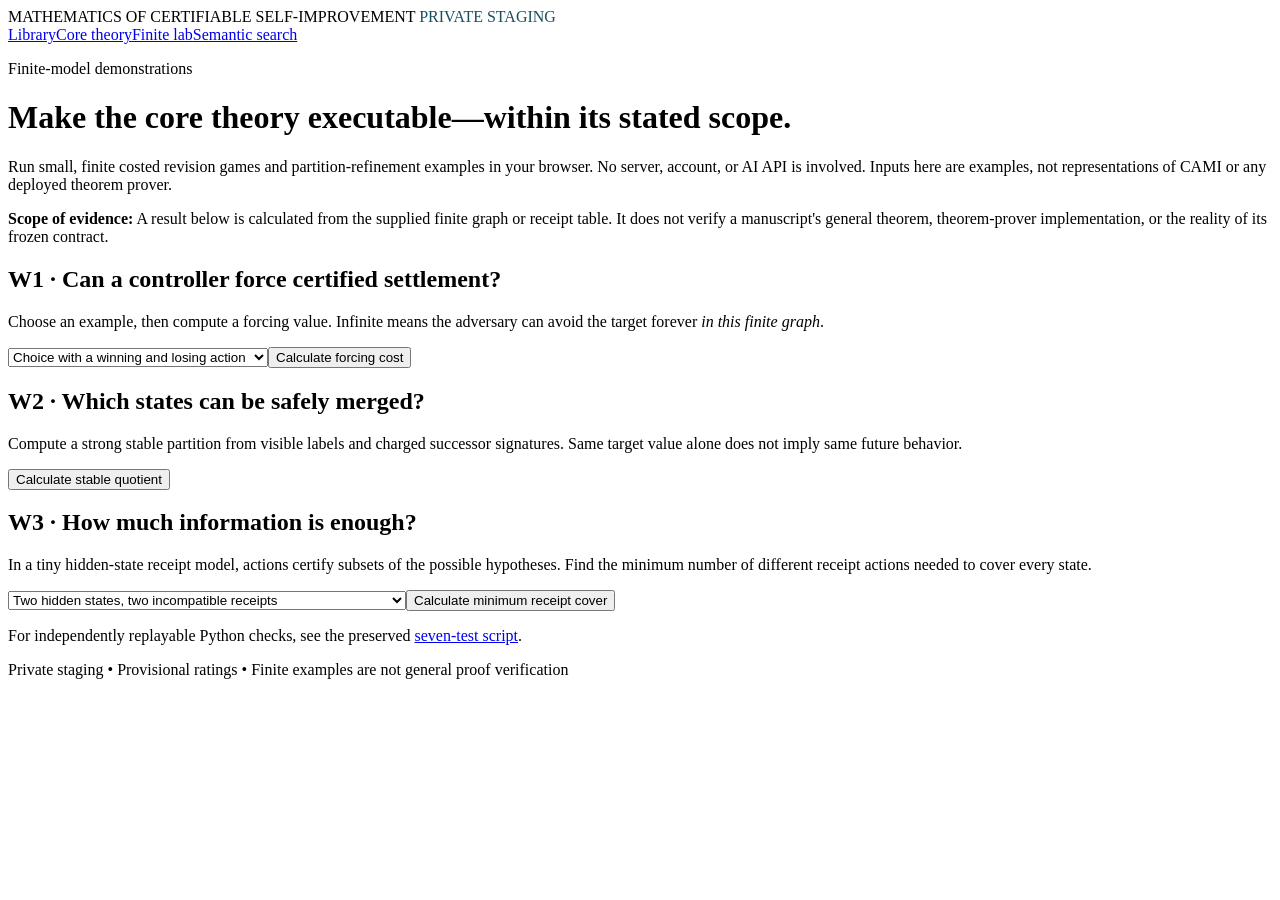
==== docs/lab.html @ a6e2d3d8 "Add private research library core: docs/lab.html" ====
<!doctype html><html lang="en"><head><meta charset="utf-8"><meta name="viewport" content="width=device-width,initial-scale=1"><meta name="robots" content="noindex,nofollow"><meta name="color-scheme" content="light"><title>Finite lab — Research Library</title><link rel="stylesheet" href="assets/style.css"></head><body><header><div class="shell top"><div class="brand">MATHEMATICS OF CERTIFIABLE SELF-IMPROVEMENT <span class="pill" style="color:#174f60">PRIVATE STAGING</span></div><nav class="nav" aria-label="Library navigation"><a href="index.html">Library</a><a href="theory.html">Core theory</a><a href="lab.html">Finite lab</a><a href="semantic-search.html">Semantic search</a></nav></div></header><main><p class="eyebrow">Finite-model demonstrations</p><h1>Make the core theory executable—within its stated scope.</h1><p class="lede">Run small, finite costed revision games and partition-refinement examples in your browser. No server, account, or AI API is involved. Inputs here are examples, not representations of CAMI or any deployed theorem prover.</p><div class="notice"><b>Scope of evidence:</b> A result below is calculated from the supplied finite graph or receipt table. It does not verify a manuscript's general theorem, theorem-prover implementation, or the reality of its frozen contract.</div><div class="panel"><h2>W1 · Can a controller force certified settlement?</h2><p>Choose an example, then compute a forcing value. Infinite means the adversary can avoid the target forever <em>in this finite graph</em>.</p><div class="controlbar"><select id="w1-example"><option value="simple">Choice with a winning and losing action</option><option value="adversary">Adversary can block progress</option><option value="zero">Zero-cost steps that still reach the target</option></select><button id="w1-run">Calculate forcing cost</button></div><pre id="w1-input"></pre><div id="w1-out" role="status" class="panel"></div></div><div class="panel"><h2>W2 · Which states can be safely merged?</h2><p>Compute a strong stable partition from visible labels and charged successor signatures. Same target value alone does not imply same future behavior.</p><button id="w2-run">Calculate stable quotient</button><pre id="w2-out" aria-live="polite"></pre></div><div class="panel"><h2>W3 · How much information is enough?</h2><p>In a tiny hidden-state receipt model, actions certify subsets of the possible hypotheses. Find the minimum number of different receipt actions needed to cover every state.</p><div class="controlbar"><select id="w3-example"><option value="pair">Two hidden states, two incompatible receipts</option><option value="triple">Three states; any pair shares a receipt, but no receipt covers all</option></select><button id="w3-run">Calculate minimum receipt cover</button></div><pre id="w3-out" aria-live="polite"></pre></div><p>For independently replayable Python checks, see the preserved <a href="../library/04_Protocols_and_Research_Records/Finite_Example_Checks/finite_sanity_checks.py">seven-test script</a>.</p></main><footer>Private staging • Provisional ratings • Finite examples are not general proof verification</footer><script src="assets/lab.js"></script></body></html>
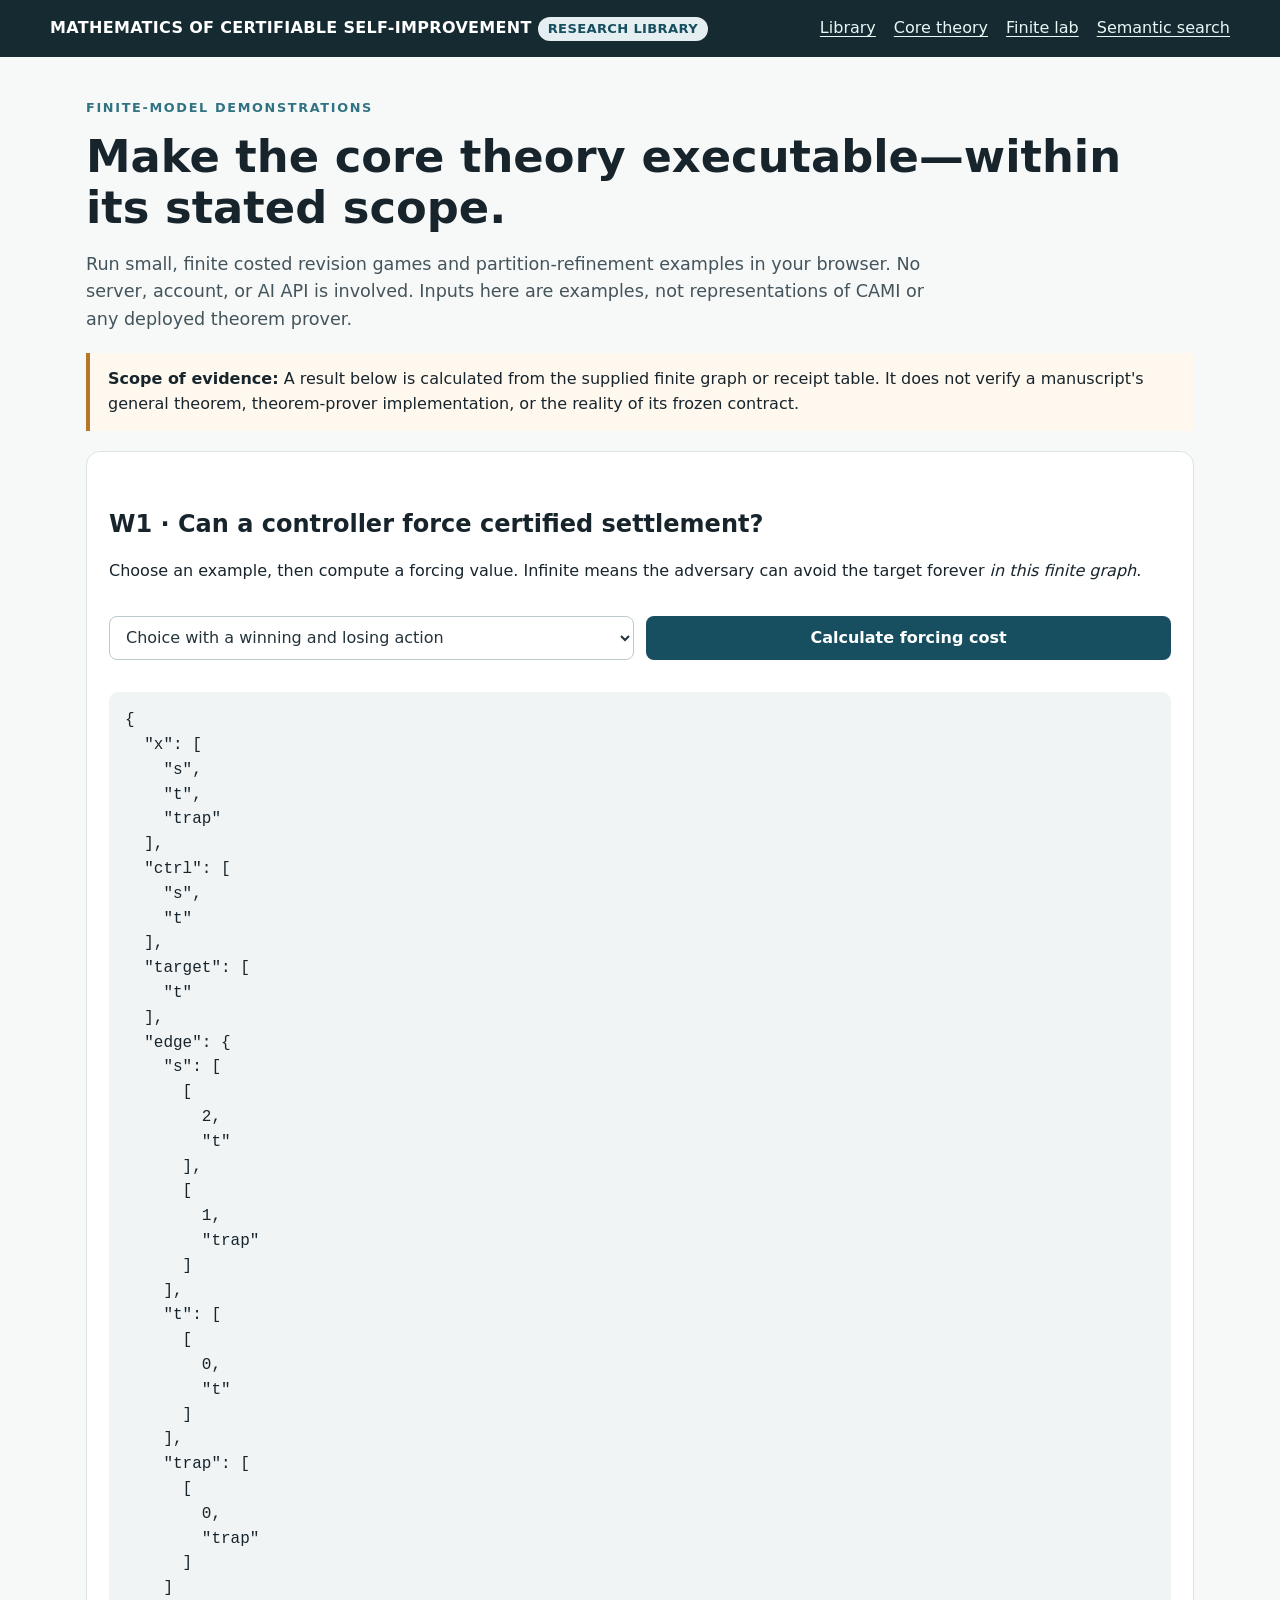
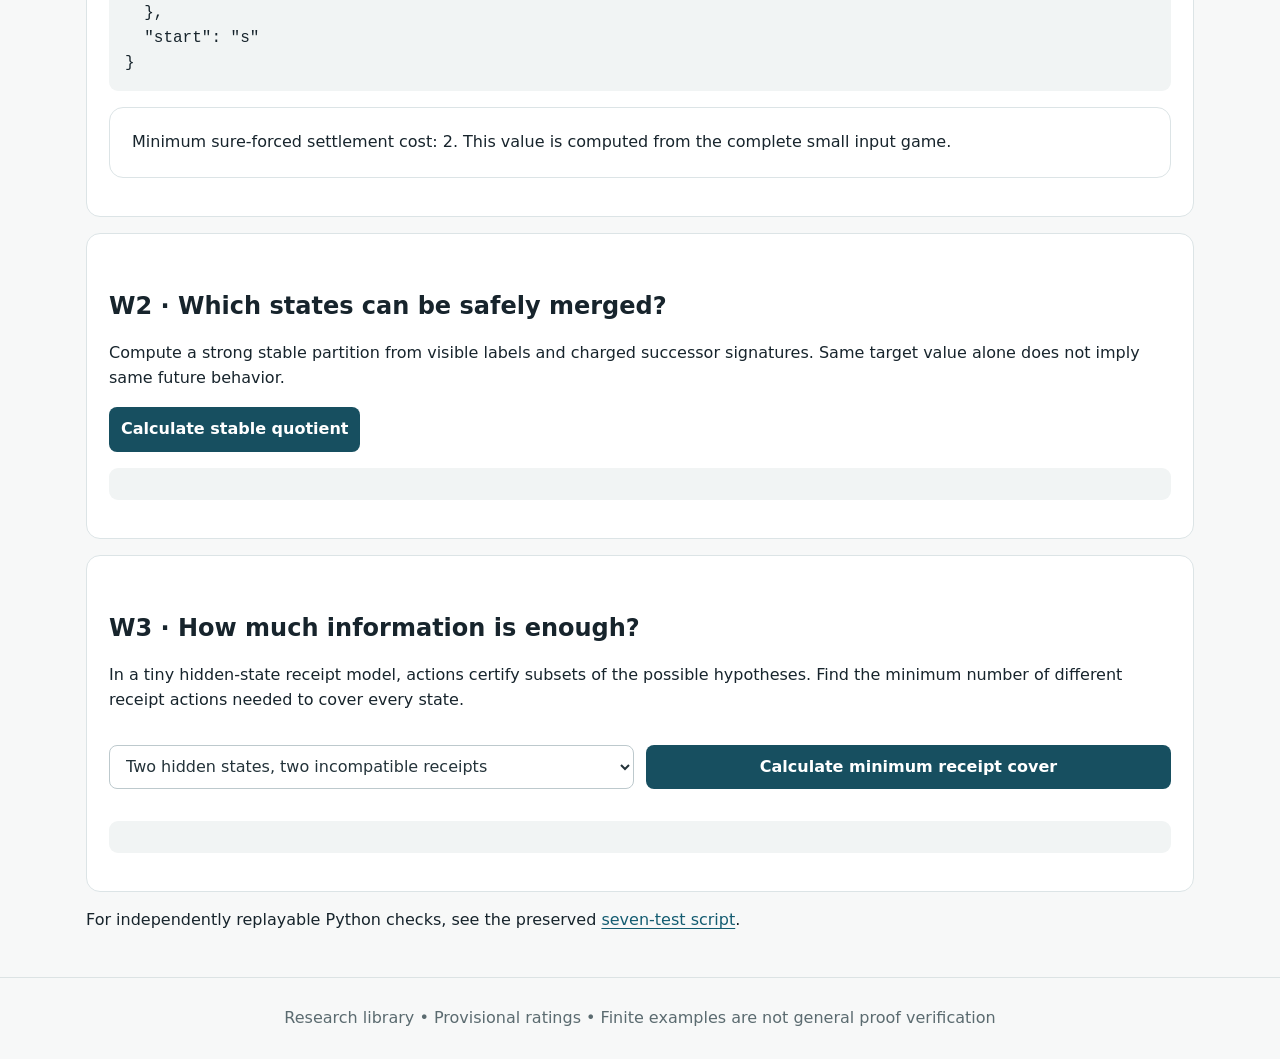
==== commit 0f8421ab: "Complete research library organization, fix PDF catalog URLs, document publication readiness" ====
--- a/docs/lab.html
+++ b/docs/lab.html
@@ -1 +1 @@
-<!doctype html><html lang="en"><head><meta charset="utf-8"><meta name="viewport" content="width=device-width,initial-scale=1"><meta name="robots" content="noindex,nofollow"><meta name="color-scheme" content="light"><title>Finite lab — Research Library</title><link rel="stylesheet" href="assets/style.css"></head><body><header><div class="shell top"><div class="brand">MATHEMATICS OF CERTIFIABLE SELF-IMPROVEMENT <span class="pill" style="color:#174f60">PRIVATE STAGING</span></div><nav class="nav" aria-label="Library navigation"><a href="index.html">Library</a><a href="theory.html">Core theory</a><a href="lab.html">Finite lab</a><a href="semantic-search.html">Semantic search</a></nav></div></header><main><p class="eyebrow">Finite-model demonstrations</p><h1>Make the core theory executable—within its stated scope.</h1><p class="lede">Run small, finite costed revision games and partition-refinement examples in your browser. No server, account, or AI API is involved. Inputs here are examples, not representations of CAMI or any deployed theorem prover.</p><div class="notice"><b>Scope of evidence:</b> A result below is calculated from the supplied finite graph or receipt table. It does not verify a manuscript's general theorem, theorem-prover implementation, or the reality of its frozen contract.</div><div class="panel"><h2>W1 · Can a controller force certified settlement?</h2><p>Choose an example, then compute a forcing value. Infinite means the adversary can avoid the target forever <em>in this finite graph</em>.</p><div class="controlbar"><select id="w1-example"><option value="simple">Choice with a winning and losing action</option><option value="adversary">Adversary can block progress</option><option value="zero">Zero-cost steps that still reach the target</option></select><button id="w1-run">Calculate forcing cost</button></div><pre id="w1-input"></pre><div id="w1-out" role="status" class="panel"></div></div><div class="panel"><h2>W2 · Which states can be safely merged?</h2><p>Compute a strong stable partition from visible labels and charged successor signatures. Same target value alone does not imply same future behavior.</p><button id="w2-run">Calculate stable quotient</button><pre id="w2-out" aria-live="polite"></pre></div><div class="panel"><h2>W3 · How much information is enough?</h2><p>In a tiny hidden-state receipt model, actions certify subsets of the possible hypotheses. Find the minimum number of different receipt actions needed to cover every state.</p><div class="controlbar"><select id="w3-example"><option value="pair">Two hidden states, two incompatible receipts</option><option value="triple">Three states; any pair shares a receipt, but no receipt covers all</option></select><button id="w3-run">Calculate minimum receipt cover</button></div><pre id="w3-out" aria-live="polite"></pre></div><p>For independently replayable Python checks, see the preserved <a href="../library/04_Protocols_and_Research_Records/Finite_Example_Checks/finite_sanity_checks.py">seven-test script</a>.</p></main><footer>Private staging • Provisional ratings • Finite examples are not general proof verification</footer><script src="assets/lab.js"></script></body></html>+<!doctype html><html lang="en"><head><meta charset="utf-8"><meta name="viewport" content="width=device-width,initial-scale=1"><meta name="color-scheme" content="light"><title>Finite lab — Research Library</title><link rel="stylesheet" href="assets/style.css"></head><body><header><div class="shell top"><div class="brand">MATHEMATICS OF CERTIFIABLE SELF-IMPROVEMENT <span class="pill" style="color:#174f60">RESEARCH LIBRARY</span></div><nav class="nav" aria-label="Library navigation"><a href="index.html">Library</a><a href="theory.html">Core theory</a><a href="lab.html">Finite lab</a><a href="semantic-search.html">Semantic search</a></nav></div></header><main><p class="eyebrow">Finite-model demonstrations</p><h1>Make the core theory executable—within its stated scope.</h1><p class="lede">Run small, finite costed revision games and partition-refinement examples in your browser. No server, account, or AI API is involved. Inputs here are examples, not representations of CAMI or any deployed theorem prover.</p><div class="notice"><b>Scope of evidence:</b> A result below is calculated from the supplied finite graph or receipt table. It does not verify a manuscript's general theorem, theorem-prover implementation, or the reality of its frozen contract.</div><div class="panel"><h2>W1 · Can a controller force certified settlement?</h2><p>Choose an example, then compute a forcing value. Infinite means the adversary can avoid the target forever <em>in this finite graph</em>.</p><div class="controlbar"><select id="w1-example"><option value="simple">Choice with a winning and losing action</option><option value="adversary">Adversary can block progress</option><option value="zero">Zero-cost steps that still reach the target</option></select><button id="w1-run">Calculate forcing cost</button></div><pre id="w1-input"></pre><div id="w1-out" role="status" class="panel"></div></div><div class="panel"><h2>W2 · Which states can be safely merged?</h2><p>Compute a strong stable partition from visible labels and charged successor signatures. Same target value alone does not imply same future behavior.</p><button id="w2-run">Calculate stable quotient</button><pre id="w2-out" aria-live="polite"></pre></div><div class="panel"><h2>W3 · How much information is enough?</h2><p>In a tiny hidden-state receipt model, actions certify subsets of the possible hypotheses. Find the minimum number of different receipt actions needed to cover every state.</p><div class="controlbar"><select id="w3-example"><option value="pair">Two hidden states, two incompatible receipts</option><option value="triple">Three states; any pair shares a receipt, but no receipt covers all</option></select><button id="w3-run">Calculate minimum receipt cover</button></div><pre id="w3-out" aria-live="polite"></pre></div><p>For independently replayable Python checks, see the preserved <a href="https://github.com/btenneson/Mathematics-of-certifiable-self-improvement/blob/main/library/04_Protocols_and_Research_Records/Finite_Example_Checks/finite_sanity_checks.py">seven-test script</a>.</p></main><footer>Research library • Provisional ratings • Finite examples are not general proof verification</footer><script src="assets/lab.js"></script></body></html>
--- a/docs/assets/style.css
+++ b/docs/assets/style.css
@@ -0,0 +1 @@
+*{box-sizing:border-box}html{scroll-behavior:smooth}body{margin:0;color:#17242c;background:#f7f8f8;font:16px/1.55 system-ui,-apple-system,Segoe UI,sans-serif}a{color:#145c71;text-underline-offset:3px}a:focus-visible,button:focus-visible,input:focus-visible,select:focus-visible{outline:3px solid #ad6519;outline-offset:3px}header{background:#152a31;color:white;padding:16px clamp(16px,4vw,48px)}header a{color:#e9f7f5}.shell{max-width:1180px;margin:auto}.top{display:flex;justify-content:space-between;gap:14px;align-items:center;flex-wrap:wrap}.brand{font-weight:800;letter-spacing:.02em}.nav{display:flex;gap:18px;flex-wrap:wrap}main{max-width:1180px;margin:0 auto;padding:28px clamp(14px,3vw,36px)}h1{font-size:clamp(1.75rem,3.5vw,3rem);line-height:1.14;margin:.3em 0}.lede{color:#44545b;max-width:850px;font-size:1.1rem}.eyebrow{font-size:.8rem;letter-spacing:.13em;text-transform:uppercase;font-weight:800;color:#327383}h2{margin:32px 0 12px}.muted{color:#57666d}.notice{border-left:4px solid #b77728;background:#fff8ee;padding:14px 18px;margin:20px 0}.controlbar{display:flex;gap:12px;flex-wrap:wrap;padding:16px 0}.controlbar>*{flex:1 1 180px}input,select,textarea,button{font:inherit;border:1px solid #bdc9cd;background:white;color:#24333a;border-radius:8px;padding:10px 12px;min-width:0}button{background:#174f60;color:white;cursor:pointer;border:0;font-weight:650}button:hover{background:#0b3f50}button.secondary{background:white;color:#174f60;border:1px solid #b7cdd1}button:disabled{opacity:.55;cursor:wait}.kpis{display:grid;grid-template-columns:repeat(4,minmax(0,1fr));gap:12px}.kpi{background:#fff;border:1px solid #d9e2e4;border-radius:12px;padding:16px}.kpi strong{display:block;font-size:1.7rem;line-height:1.2}.cardgrid{display:grid;grid-template-columns:repeat(auto-fit,minmax(min(100%,310px),1fr));gap:16px}.card{border:1px solid #dce4e6;border-radius:12px;background:white;padding:20px;display:flex;flex-direction:column;gap:10px;box-shadow:0 3px 12px #23333b08}.card h3{font-size:1.08rem;line-height:1.33;margin:0}.card p{margin:0}.card .action{margin-top:auto;display:flex;gap:8px;flex-wrap:wrap}.tag{display:inline-flex;border:1px solid #ccd9dd;background:#f7fafb;color:#2b626e;padding:3px 8px;border-radius:30px;font-size:.78rem;font-weight:680}.score{font-variant-numeric:tabular-nums;font-weight:750}.scoreline{display:flex;justify-content:space-between;gap:12px;align-items:center}.small{font-size:.86rem}.steps{display:grid;grid-template-columns:repeat(auto-fit,minmax(220px,1fr));gap:12px}.step{background:white;border:1px solid #dce4e6;padding:17px;border-radius:12px}.step b{display:block;margin-bottom:6px}.primarylink{display:inline-block;text-decoration:none;border-radius:8px;background:#174f60;color:white;padding:8px 13px;font-weight:650}.primarylink:hover{background:#0b3f50}.pill{display:inline-block;background:#e5eff1;border-radius:99px;padding:2px 10px;font-size:.82rem}.panel{border:1px solid #dce4e6;background:#fff;border-radius:14px;padding:22px;margin:16px 0}.result{border-bottom:1px solid #dde6e7;padding:14px 0}.result:last-child{border:0}.result h3{margin:0 0 5px;font-size:1rem}.result p{margin:5px 0}.two-col{display:grid;grid-template-columns:2fr 1fr;gap:22px}pre{overflow:auto;padding:16px;background:#f1f4f4;border-radius:9px}code{font-size:.91em}footer{padding:28px;text-align:center;color:#5b6b70;border-top:1px solid #dce3e4} .diagram{display:flex;align-items:stretch;gap:8px;flex-wrap:wrap}.diagram .node{background:#e9f1f3;border-radius:10px;padding:12px 16px;min-width:130px;flex:1}.diagram .arr{align-self:center;color:#547b88}.flag{color:#8b5b26;font-weight:800}#library-count{font-weight:700}#lab-results{white-space:pre-wrap}#points svg{max-width:100%;height:auto}@media(max-width:720px){.kpis{grid-template-columns:repeat(2,1fr)}.two-col{grid-template-columns:1fr}.nav{gap:11px}.card{padding:15px}main{padding:20px 14px}.diagram .arr{display:none}}@media(prefers-reduced-motion:reduce){html{scroll-behavior:auto}}
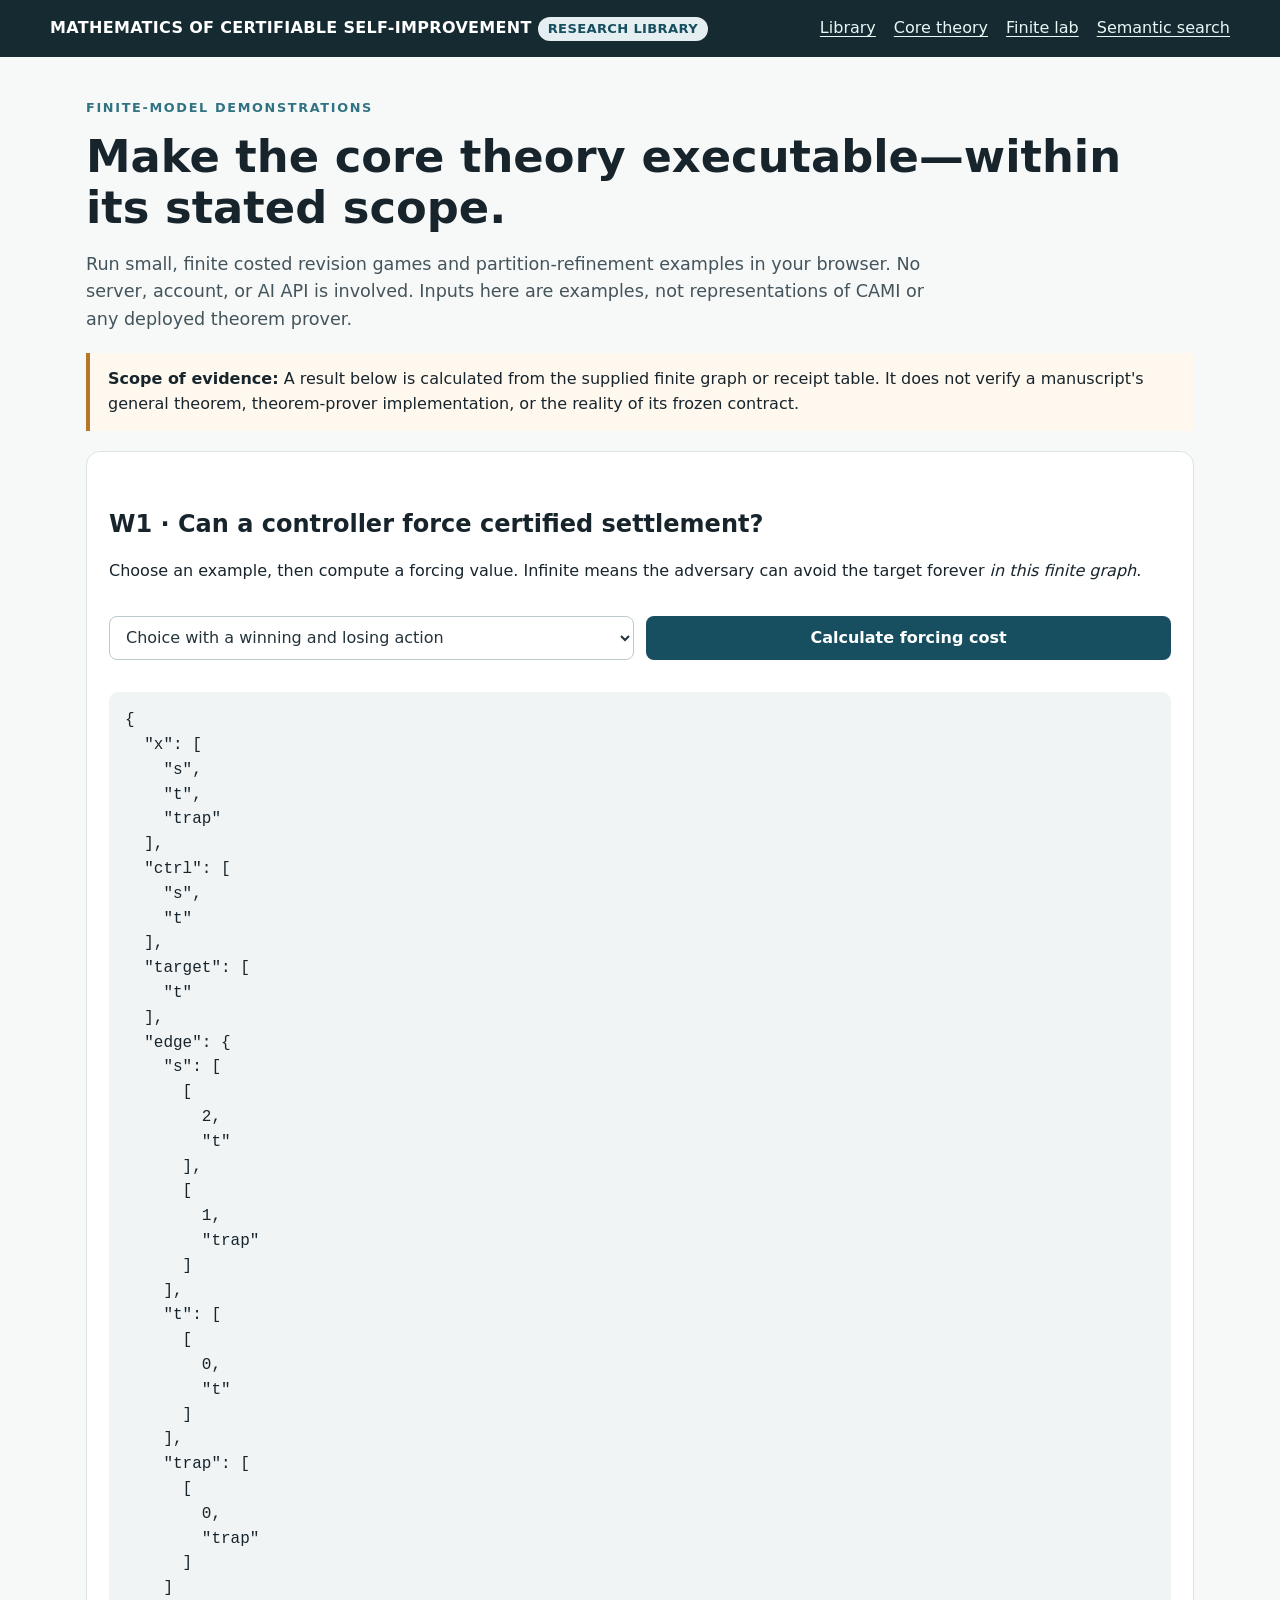
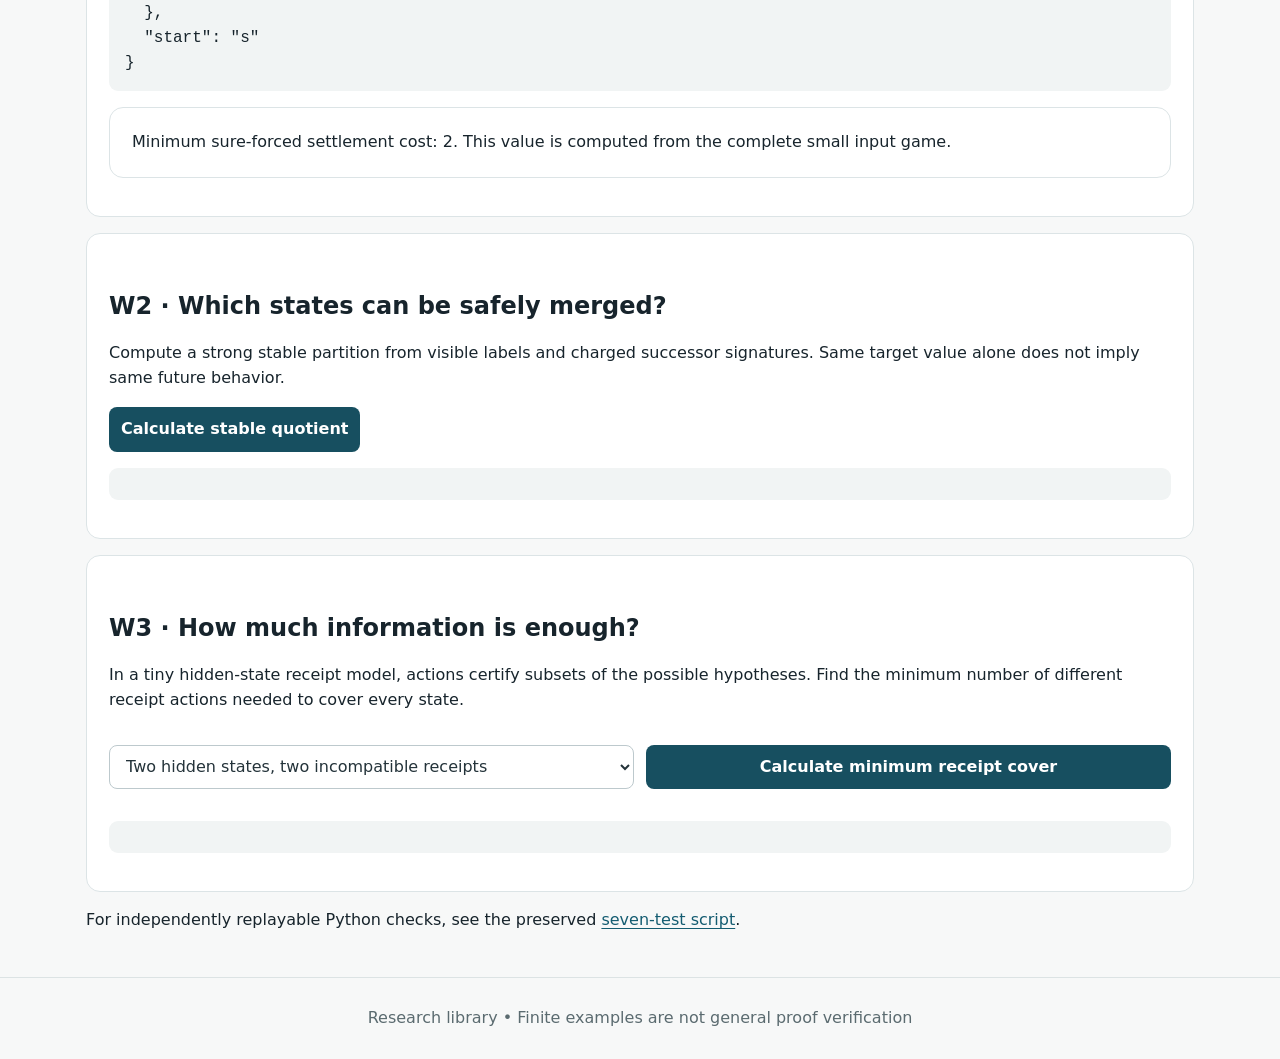
==== commit c40696dd: "Remove numerical editorial scores from reader-facing library" ====
--- a/docs/lab.html
+++ b/docs/lab.html
@@ -1 +1 @@
-<!doctype html><html lang="en"><head><meta charset="utf-8"><meta name="viewport" content="width=device-width,initial-scale=1"><meta name="color-scheme" content="light"><title>Finite lab — Research Library</title><link rel="stylesheet" href="assets/style.css"></head><body><header><div class="shell top"><div class="brand">MATHEMATICS OF CERTIFIABLE SELF-IMPROVEMENT <span class="pill" style="color:#174f60">RESEARCH LIBRARY</span></div><nav class="nav" aria-label="Library navigation"><a href="index.html">Library</a><a href="theory.html">Core theory</a><a href="lab.html">Finite lab</a><a href="semantic-search.html">Semantic search</a></nav></div></header><main><p class="eyebrow">Finite-model demonstrations</p><h1>Make the core theory executable—within its stated scope.</h1><p class="lede">Run small, finite costed revision games and partition-refinement examples in your browser. No server, account, or AI API is involved. Inputs here are examples, not representations of CAMI or any deployed theorem prover.</p><div class="notice"><b>Scope of evidence:</b> A result below is calculated from the supplied finite graph or receipt table. It does not verify a manuscript's general theorem, theorem-prover implementation, or the reality of its frozen contract.</div><div class="panel"><h2>W1 · Can a controller force certified settlement?</h2><p>Choose an example, then compute a forcing value. Infinite means the adversary can avoid the target forever <em>in this finite graph</em>.</p><div class="controlbar"><select id="w1-example"><option value="simple">Choice with a winning and losing action</option><option value="adversary">Adversary can block progress</option><option value="zero">Zero-cost steps that still reach the target</option></select><button id="w1-run">Calculate forcing cost</button></div><pre id="w1-input"></pre><div id="w1-out" role="status" class="panel"></div></div><div class="panel"><h2>W2 · Which states can be safely merged?</h2><p>Compute a strong stable partition from visible labels and charged successor signatures. Same target value alone does not imply same future behavior.</p><button id="w2-run">Calculate stable quotient</button><pre id="w2-out" aria-live="polite"></pre></div><div class="panel"><h2>W3 · How much information is enough?</h2><p>In a tiny hidden-state receipt model, actions certify subsets of the possible hypotheses. Find the minimum number of different receipt actions needed to cover every state.</p><div class="controlbar"><select id="w3-example"><option value="pair">Two hidden states, two incompatible receipts</option><option value="triple">Three states; any pair shares a receipt, but no receipt covers all</option></select><button id="w3-run">Calculate minimum receipt cover</button></div><pre id="w3-out" aria-live="polite"></pre></div><p>For independently replayable Python checks, see the preserved <a href="https://github.com/btenneson/Mathematics-of-certifiable-self-improvement/blob/main/library/04_Protocols_and_Research_Records/Finite_Example_Checks/finite_sanity_checks.py">seven-test script</a>.</p></main><footer>Research library • Provisional ratings • Finite examples are not general proof verification</footer><script src="assets/lab.js"></script></body></html>+<!doctype html><html lang="en"><head><meta charset="utf-8"><meta name="viewport" content="width=device-width,initial-scale=1"><meta name="color-scheme" content="light"><title>Finite lab — Research Library</title><link rel="stylesheet" href="assets/style.css"></head><body><header><div class="shell top"><div class="brand">MATHEMATICS OF CERTIFIABLE SELF-IMPROVEMENT <span class="pill" style="color:#174f60">RESEARCH LIBRARY</span></div><nav class="nav" aria-label="Library navigation"><a href="index.html">Library</a><a href="theory.html">Core theory</a><a href="lab.html">Finite lab</a><a href="semantic-search.html">Semantic search</a></nav></div></header><main><p class="eyebrow">Finite-model demonstrations</p><h1>Make the core theory executable—within its stated scope.</h1><p class="lede">Run small, finite costed revision games and partition-refinement examples in your browser. No server, account, or AI API is involved. Inputs here are examples, not representations of CAMI or any deployed theorem prover.</p><div class="notice"><b>Scope of evidence:</b> A result below is calculated from the supplied finite graph or receipt table. It does not verify a manuscript's general theorem, theorem-prover implementation, or the reality of its frozen contract.</div><div class="panel"><h2>W1 · Can a controller force certified settlement?</h2><p>Choose an example, then compute a forcing value. Infinite means the adversary can avoid the target forever <em>in this finite graph</em>.</p><div class="controlbar"><select id="w1-example"><option value="simple">Choice with a winning and losing action</option><option value="adversary">Adversary can block progress</option><option value="zero">Zero-cost steps that still reach the target</option></select><button id="w1-run">Calculate forcing cost</button></div><pre id="w1-input"></pre><div id="w1-out" role="status" class="panel"></div></div><div class="panel"><h2>W2 · Which states can be safely merged?</h2><p>Compute a strong stable partition from visible labels and charged successor signatures. Same target value alone does not imply same future behavior.</p><button id="w2-run">Calculate stable quotient</button><pre id="w2-out" aria-live="polite"></pre></div><div class="panel"><h2>W3 · How much information is enough?</h2><p>In a tiny hidden-state receipt model, actions certify subsets of the possible hypotheses. Find the minimum number of different receipt actions needed to cover every state.</p><div class="controlbar"><select id="w3-example"><option value="pair">Two hidden states, two incompatible receipts</option><option value="triple">Three states; any pair shares a receipt, but no receipt covers all</option></select><button id="w3-run">Calculate minimum receipt cover</button></div><pre id="w3-out" aria-live="polite"></pre></div><p>For independently replayable Python checks, see the preserved <a href="library/04_Protocols_and_Research_Records/Finite_Example_Checks/finite_sanity_checks.py">seven-test script</a>.</p></main><footer>Research library • Finite examples are not general proof verification</footer><script src="assets/lab.js"></script></body></html>
